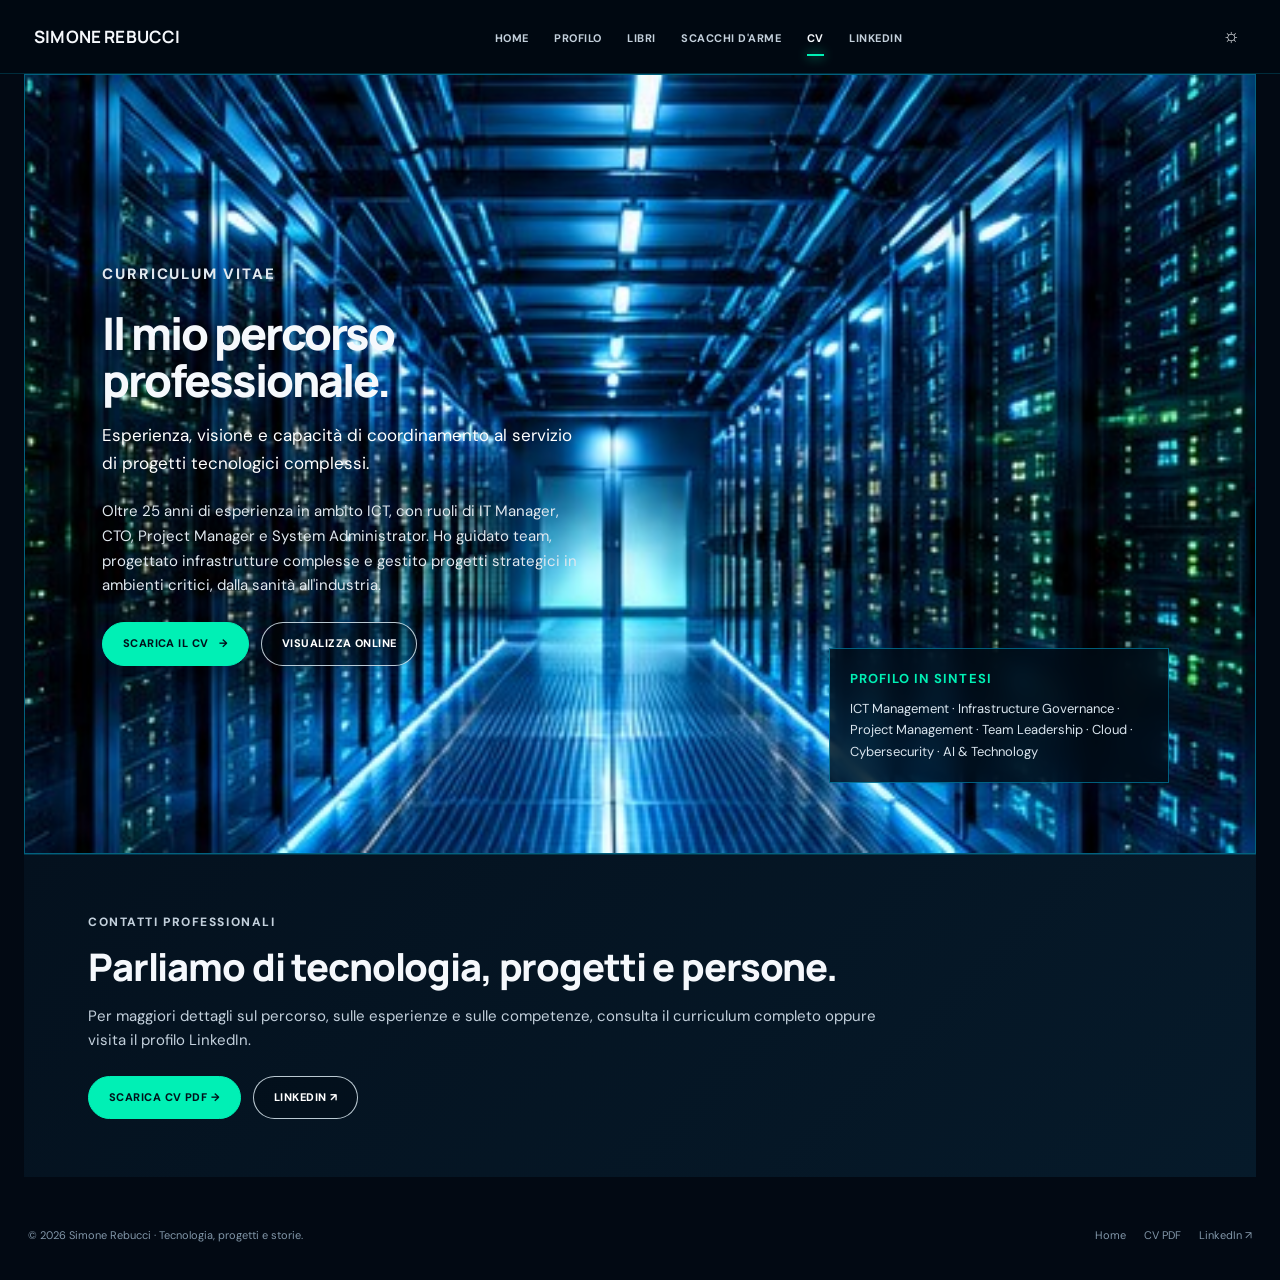
==== cv.html @ 840a4c5c "Cinematica 2 20201017" ====
<!doctype html><html lang="it"><head><meta charset="utf-8"><meta name="viewport" content="width=device-width, initial-scale=1"><meta name="theme-color" content="#020913"><meta name="description" content="Curriculum vitae di Simone Rebucci, ICT Infrastructure Team Leader e Project Manager."><title>Curriculum Vitae | Simone Rebucci</title><link rel="stylesheet" href="assets.css"><script defer src="assets.js"></script></head><body><header class="site-header"><div class="nav-wrap"><a class="brand" href="index.html">SIMONE REBUCCI</a><button class="menu-toggle" aria-label="Apri menu" aria-expanded="false">☰</button><nav class="nav" aria-label="Navigazione principale"><a href="index.html" class="" >HOME</a><a href="profilo-professionale.html" class="" >PROFILO</a><a href="libri.html" class="" >LIBRI</a><a href="scacchi-darme.html" class="" >SCACCHI D'ARME</a><a href="cv.html" class="active" >CV</a><a href="https://www.linkedin.com/in/simonerebucci/" class="" target="_blank" rel="noopener noreferrer">LINKEDIN</a></nav><button class="theme-toggle" aria-label="Cambia tema chiaro/scuro">☼</button></div></header><main class="page-shell"><section class="frame"><div class="hero cv-hero"><div class="hero-copy"><p class="eyebrow">CURRICULUM VITAE</p><h1>Il mio percorso<br>professionale.</h1><p class="lead">Esperienza, visione e capacità di coordinamento al servizio di progetti tecnologici complessi.</p><p>Oltre 25 anni di esperienza in ambito ICT, con ruoli di IT Manager, CTO, Project Manager e System Administrator. Ho guidato team, progettato infrastrutture complesse e gestito progetti strategici in ambienti critici, dalla sanità all'industria.</p><div class="actions"><a class="btn primary" href="CV_Simone_Rebucci.pdf" download>Scarica il CV <span>→</span></a><a class="btn secondary" href="CV_Simone_Rebucci.pdf" target="_blank" rel="noopener noreferrer">Visualizza online</a></div></div><aside class="cv-side-note"><strong>Profilo in sintesi</strong><p>ICT Management · Infrastructure Governance · Project Management · Team Leadership · Cloud · Cybersecurity · AI &amp; Technology</p></aside></div></section><section class="below-section" id="contatti"><p class="eyebrow">CONTATTI PROFESSIONALI</p><h2>Parliamo di tecnologia, progetti e persone.</h2><p>Per maggiori dettagli sul percorso, sulle esperienze e sulle competenze, consulta il curriculum completo oppure visita il profilo LinkedIn.</p><div class="actions"><a class="btn primary" href="CV_Simone_Rebucci.pdf" download>Scarica CV PDF →</a><a class="btn secondary" href="https://www.linkedin.com/in/simonerebucci/" target="_blank" rel="noopener noreferrer">LinkedIn ↗</a></div></section></main><footer class="footer"><span>© <span data-year>2026</span> Simone Rebucci · Tecnologia, progetti e storie.</span><div class="footer-links"><a href="index.html">Home</a><a href="CV_Simone_Rebucci.pdf" target="_blank">CV PDF</a><a href="https://www.linkedin.com/in/simonerebucci/" target="_blank" rel="noopener noreferrer">LinkedIn ↗</a></div></footer></body></html>
---- assets.css ----
@import url('https://fonts.googleapis.com/css2?family=DM+Sans:wght@400;500;600;700&family=Manrope:wght@400;500;600;700;800&display=swap');
:root{--bg:#020913;--panel:#061523;--panel2:#081b2b;--text:#f5f8fc;--muted:#c3d0dc;--subtle:#8297a9;--line:rgba(0,204,255,.43);--line-soft:rgba(0,204,255,.18);--cyan:#08d9ff;--green:#00f0b5;--max:1440px;--nav-h:74px;--shadow:0 20px 60px rgba(0,0,0,.35)}
*{box-sizing:border-box}html{scroll-behavior:smooth;scroll-padding-top:90px}body{margin:0;background:var(--bg);color:var(--text);font-family:'DM Sans',Arial,sans-serif;line-height:1.6;font-size:15px}body.light{--bg:#edf4f8;--panel:#fff;--panel2:#e4f0f5;--text:#071726;--muted:#304659;--subtle:#5d7182;--line:rgba(0,126,167,.42);--line-soft:rgba(0,126,167,.18);--shadow:0 20px 60px rgba(8,35,53,.12)}a{color:inherit;text-decoration:none}button{font:inherit}.site-header{height:var(--nav-h);position:sticky;top:0;z-index:50;background:rgba(1,9,18,.94);backdrop-filter:blur(16px);border-bottom:1px solid var(--line-soft)}body.light .site-header{background:rgba(245,250,253,.94)}.nav-wrap{height:100%;max-width:var(--max);margin:auto;padding:0 34px;display:flex;align-items:center;justify-content:space-between;gap:24px}.brand{font:700 17px/1 'Manrope',sans-serif;letter-spacing:.01em;white-space:nowrap}.nav{display:flex;align-items:center;gap:clamp(14px,2vw,32px)}.nav a{font-size:11px;font-weight:700;letter-spacing:.045em;text-transform:uppercase;color:var(--muted);padding:28px 0 24px;position:relative;white-space:nowrap}.nav a:hover,.nav a.active{color:var(--text)}.nav a.active:after{content:'';position:absolute;bottom:15px;left:0;right:0;height:2px;background:var(--green);box-shadow:0 0 12px var(--green)}.theme-toggle,.menu-toggle{background:none;border:0;color:var(--text);cursor:pointer;font-size:19px;padding:6px}.menu-toggle{display:none}.page-shell{max-width:var(--max);margin:0 auto;padding:0 24px 26px}.frame{border:1px solid var(--line);position:relative;overflow:hidden;min-height:calc(100vh - var(--nav-h) - 48px);background:#03101c;isolation:isolate}.hero{position:relative;display:grid;align-items:center;min-height:calc(100vh - var(--nav-h) - 48px);overflow:hidden;background-size:cover;background-position:center}.hero:before{content:'';position:absolute;inset:0;z-index:-1;background:linear-gradient(90deg,rgba(1,9,18,.97) 0%,rgba(1,12,23,.82) 37%,rgba(1,12,23,.28) 70%,rgba(1,12,23,.05) 100%)}.hero:after{content:'';position:absolute;inset:0;pointer-events:none;background:linear-gradient(0deg,rgba(1,8,16,.6),transparent 22%,transparent 78%,rgba(1,8,16,.12));z-index:-1}.home-hero{background-image:url('images/hero-network.jpg');background-position:center}.home-hero:before{background:linear-gradient(90deg,rgba(1,9,18,.96) 0%,rgba(1,9,18,.75) 35%,rgba(1,9,18,.12) 75%,rgba(1,9,18,.2) 100%)}.hero-copy{position:relative;z-index:2;padding:clamp(34px,6vw,84px);max-width:620px}.eyebrow{font-size:12px;font-weight:800;letter-spacing:.13em;text-transform:uppercase;color:var(--green);margin:0 0 13px}.hero h1{font:800 clamp(38px,4.3vw,64px)/1.05 'Manrope',sans-serif;letter-spacing:-.045em;margin:0 0 18px;max-width:650px}.hero h1 .accent{color:var(--green)}.hero h2{font:700 clamp(24px,2.4vw,36px)/1.18 'Manrope',sans-serif;letter-spacing:-.025em;margin:0 0 18px}.hero p{color:#e0e8ef;max-width:500px;margin:0 0 22px;font-size:15px;line-height:1.65}.hero .lead{font-size:17px;color:#fff}.actions{display:flex;flex-wrap:wrap;gap:12px;margin-top:24px}.btn{display:inline-flex;align-items:center;justify-content:center;gap:10px;border:1px solid rgba(233,248,255,.8);border-radius:999px;padding:12px 20px;font-size:11px;font-weight:800;letter-spacing:.04em;text-transform:uppercase;transition:transform .2s,box-shadow .2s,background .2s;min-height:42px}.btn:hover{transform:translateY(-2px);box-shadow:0 7px 24px rgba(0,240,181,.16)}.btn.primary{background:var(--green);color:#00121b;border-color:var(--green)}.btn.secondary{background:rgba(0,10,20,.4);color:#fff}.social-row{display:flex;flex-wrap:wrap;gap:22px;margin-top:28px}.social-row a{font-size:12px;color:#f3f7fb;display:flex;align-items:center;gap:8px}.social-row a:hover{color:var(--green)}.portrait{position:absolute;z-index:1;right:3%;bottom:0;height:91%;width:min(44%,540px);object-fit:cover;object-position:center 22%;border-radius:46% 46% 0 0 / 25% 25% 0 0;mix-blend-mode:normal;mask-image:linear-gradient(180deg,#000 78%,transparent 100%),linear-gradient(90deg,transparent 0%,#000 17%,#000 100%);mask-composite:intersect;filter:contrast(1.02) saturate(.9);box-shadow:none}.hero-home-bottom{position:absolute;bottom:0;left:0;right:0;height:3px;background:linear-gradient(90deg,var(--green),var(--cyan),transparent 75%)}.feature-strip{display:grid;grid-template-columns:repeat(4,1fr);gap:10px;padding:0 30px 30px;position:absolute;bottom:0;left:0;right:0;z-index:4}.feature{min-height:96px;padding:16px 18px;border:1px solid var(--line);background:rgba(1,13,24,.82);backdrop-filter:blur(10px);border-radius:8px}.feature .icon{font-size:23px;color:var(--cyan);line-height:1;margin-bottom:8px}.feature strong{display:block;font:700 14px/1.3 'Manrope',sans-serif}.feature span{display:block;color:#bcd0dd;font-size:12px;line-height:1.4;margin-top:2px}.profile-hero{background-image:url('images/datacenter.jpg');background-position:center}.profile-hero:before{background:linear-gradient(90deg,rgba(1,9,18,.97) 0%,rgba(1,9,18,.84) 38%,rgba(1,9,18,.22) 72%,rgba(1,9,18,.2) 100%)}.profile-hero .hero-copy{padding-top:60px;padding-bottom:180px}.profile-hero .hero h2{max-width:550px}.profile-hero .hero-copy p{font-size:14px}.book-hero{background-position:center;background-size:cover}.romitorio-hero{background-image:url('images/romitorio-ambientazione.jpg');background-position:center 54%}.romitorio-hero:before{background:linear-gradient(90deg,rgba(1,10,17,.89) 0%,rgba(1,10,17,.67) 36%,rgba(1,10,17,.14) 75%,rgba(1,10,17,.1) 100%)}.orbita-hero{background-image:url('images/ultima-orbita-spazio.jpg');background-position:center}.orbita-hero:before{background:linear-gradient(90deg,rgba(1,9,18,.95) 0%,rgba(1,9,18,.7) 39%,rgba(1,9,18,.06) 78%,rgba(1,9,18,.08) 100%)}.scacchi-hero{background-image:url('images/scacchi-darme-battlefield.jpg');background-position:center}.scacchi-hero:before{background:linear-gradient(90deg,rgba(1,9,18,.93) 0%,rgba(1,9,18,.72) 39%,rgba(1,9,18,.12) 75%,rgba(1,9,18,.1) 100%)}.cv-hero{background-image:url('images/datacenter.jpg');background-position:center}.cv-hero:before{background:linear-gradient(90deg,rgba(1,9,18,.96) 0%,rgba(1,9,18,.79) 42%,rgba(1,9,18,.16) 80%,rgba(1,9,18,.1) 100%)}.book-cover{position:absolute;z-index:3;right:7%;bottom:7%;width:clamp(170px,20vw,290px);max-height:70%;object-fit:contain;filter:drop-shadow(0 20px 22px rgba(0,0,0,.55));transform:perspective(900px) rotateY(-5deg);transition:transform .3s}.book-cover:hover{transform:perspective(900px) rotateY(0deg) translateY(-4px)}.book-hero .hero-copy{padding-bottom:80px;max-width:620px}.book-hero h1{font-size:clamp(34px,3.2vw,48px)}.book-hero p{font-size:14px}.hero-meta{display:flex;gap:18px;flex-wrap:wrap;margin-top:24px;color:#d5e2ed;font-size:12px}.hero-meta span:before{content:'✦';color:var(--green);margin-right:7px}.below-section{padding:58px clamp(24px,5vw,72px);background:linear-gradient(135deg,#04111e,#061a2a);border-top:1px solid var(--line-soft)}.below-section h2{font:800 clamp(25px,3vw,38px)/1.15 'Manrope',sans-serif;margin:0 0 15px;letter-spacing:-.03em}.below-section p{max-width:820px;color:var(--muted)}.card-grid{display:grid;grid-template-columns:repeat(3,1fr);gap:16px;margin-top:28px}.content-card{border:1px solid var(--line-soft);background:rgba(3,16,28,.75);border-radius:8px;padding:22px;transition:border-color .2s,transform .2s}.content-card:hover{border-color:var(--cyan);transform:translateY(-3px)}.content-card h3{font:700 18px/1.25 'Manrope',sans-serif;margin:0 0 8px}.content-card p{font-size:13px;margin:0 0 15px}.text-link{color:var(--green);font-size:12px;font-weight:800;text-transform:uppercase;letter-spacing:.04em}.skills-grid{display:grid;grid-template-columns:repeat(4,1fr);gap:10px;position:absolute;left:32px;right:32px;bottom:28px;z-index:3}.skill-card{border:1px solid var(--line);border-radius:8px;background:rgba(1,12,22,.88);backdrop-filter:blur(9px);padding:15px 18px;min-height:102px}.skill-card .icon{color:var(--cyan);font-size:25px;line-height:1.1;margin-bottom:7px}.skill-card strong{display:block;font:700 13px/1.3 'Manrope',sans-serif}.skill-card span{display:block;color:#b6c8d5;font-size:11px;line-height:1.4}.profile-hero .hero-copy{max-width:610px}.profile-hero .hero h1{font-size:clamp(32px,3vw,46px)}.profile-hero .hero p{max-width:500px}.cv-hero .hero-copy{max-width:640px}.cv-hero h1{font-size:clamp(35px,3.5vw,52px)}.cv-hero .hero p{max-width:530px}.cv-side-note{position:absolute;right:7%;bottom:9%;width:29%;max-width:340px;padding:20px;border:1px solid var(--line);background:rgba(1,12,22,.78);backdrop-filter:blur(12px)}.cv-side-note strong{display:block;color:var(--green);font-size:13px;text-transform:uppercase;letter-spacing:.08em;margin-bottom:8px}.cv-side-note p{font-size:13px;margin:0;color:#d9e5ee}.book-list-hero{background-image:linear-gradient(110deg,rgba(1,9,18,.97),rgba(1,9,18,.55)),url('images/ultima-orbita-spazio.jpg');background-size:cover;background-position:center}.book-list-hero .hero-copy{max-width:760px}.book-list-cards{display:grid;grid-template-columns:1fr 1fr;gap:20px}.book-list-card{display:grid;grid-template-columns:170px 1fr;gap:22px;align-items:center;border:1px solid var(--line);padding:22px;background:rgba(2,14,24,.8);border-radius:8px}.book-list-card img{width:100%;max-height:245px;object-fit:contain;filter:drop-shadow(0 10px 16px #0008)}.book-list-card h3{font:800 24px/1.2 'Manrope',sans-serif;margin:0 0 8px}.book-list-card p{font-size:13px;margin:0 0 15px}.footer{max-width:var(--max);margin:0 auto;padding:24px 28px 35px;display:flex;justify-content:space-between;gap:15px;flex-wrap:wrap;color:var(--subtle);font-size:11px}.footer a:hover{color:var(--green)}.footer-links{display:flex;gap:18px;flex-wrap:wrap}.mobile-only{display:none}
@media(max-width:1050px){.nav-wrap{padding:0 22px}.nav{gap:15px}.nav a{font-size:10px}.hero-copy{padding:42px}.portrait{right:0;width:48%;height:82%}.feature-strip{grid-template-columns:repeat(2,1fr);position:relative;padding:0 22px 22px}.profile-hero .hero-copy{padding-bottom:60px}.skills-grid{grid-template-columns:repeat(2,1fr);position:relative;left:auto;right:auto;bottom:auto;padding:0 22px 22px}.profile-hero{display:block}.profile-hero .hero{min-height:590px}.profile-hero .hero-copy{padding-bottom:50px}.book-cover{right:4%;width:clamp(150px,22vw,230px)}.cv-side-note{right:4%;width:31%}}
@media(max-width:720px){:root{--nav-h:66px}.page-shell{padding:0 12px 14px}.nav-wrap{padding:0 16px}.brand{font-size:14px}.menu-toggle{display:block}.nav{display:none;position:absolute;top:65px;left:0;right:0;padding:12px 20px 20px;background:rgba(1,9,18,.98);border-bottom:1px solid var(--line);flex-direction:column;align-items:stretch;gap:0}.nav.open{display:flex}.nav a{padding:12px 0;font-size:12px}.nav a.active:after{bottom:5px;right:auto;width:36px}.theme-toggle{margin-left:auto}.frame{min-height:0}.hero{min-height:670px;align-items:start}.hero-copy{padding:38px 25px 250px;max-width:100%}.hero h1{font-size:42px}.hero h2{font-size:29px}.hero p{font-size:14px}.home-hero{background-position:60% center}.home-hero:before{background:linear-gradient(180deg,rgba(1,9,18,.93) 0%,rgba(1,9,18,.76) 43%,rgba(1,9,18,.2) 100%)}.portrait{height:43%;width:62%;right:-1%;bottom:0;object-position:center 22%;mask-image:linear-gradient(180deg,transparent 0%,#000 20%,#000 90%,transparent 100%);opacity:.94}.social-row{gap:14px;margin-top:20px}.social-row a{font-size:11px}.feature-strip{grid-template-columns:1fr 1fr;padding:0 12px 12px;gap:7px;margin-top:-4px}.feature{min-height:85px;padding:12px}.feature strong{font-size:12px}.feature span{font-size:10px}.profile-hero .hero{min-height:520px}.profile-hero .hero-copy{padding:38px 24px 30px}.profile-hero .hero:before{background:linear-gradient(180deg,rgba(1,9,18,.96) 0%,rgba(1,9,18,.78) 52%,rgba(1,9,18,.25) 100%)}.skills-grid{grid-template-columns:1fr 1fr;padding:0 12px 12px;gap:7px}.skill-card{padding:12px;min-height:90px}.skill-card strong{font-size:12px}.skill-card span{font-size:10px}.book-hero .hero{min-height:690px}.book-hero .hero-copy{padding:36px 24px 275px}.book-hero:before{background:linear-gradient(180deg,rgba(1,9,18,.94) 0%,rgba(1,9,18,.72) 50%,rgba(1,9,18,.2) 100%)}.book-cover{width:150px;max-height:250px;right:22px;bottom:18px}.orbita-hero .book-cover,.romitorio-hero .book-cover{width:145px}.book-hero h1{font-size:37px}.hero-meta{gap:9px}.cv-hero .hero{min-height:630px}.cv-hero .hero-copy{padding:38px 24px 210px}.cv-side-note{left:24px;right:24px;bottom:20px;width:auto;max-width:none}.below-section{padding:36px 22px}.card-grid{grid-template-columns:1fr}.book-list-hero .hero{min-height:480px}.book-list-hero .hero-copy{padding-bottom:40px}.book-list-cards{grid-template-columns:1fr}.book-list-card{grid-template-columns:105px 1fr;padding:14px;gap:15px}.book-list-card h3{font-size:20px}.book-list-card img{max-height:170px}.footer{padding:22px 18px}.mobile-only{display:inline}.desktop-only{display:none}}
@media(prefers-reduced-motion:reduce){html{scroll-behavior:auto}*,*:before,*:after{transition:none!important}}
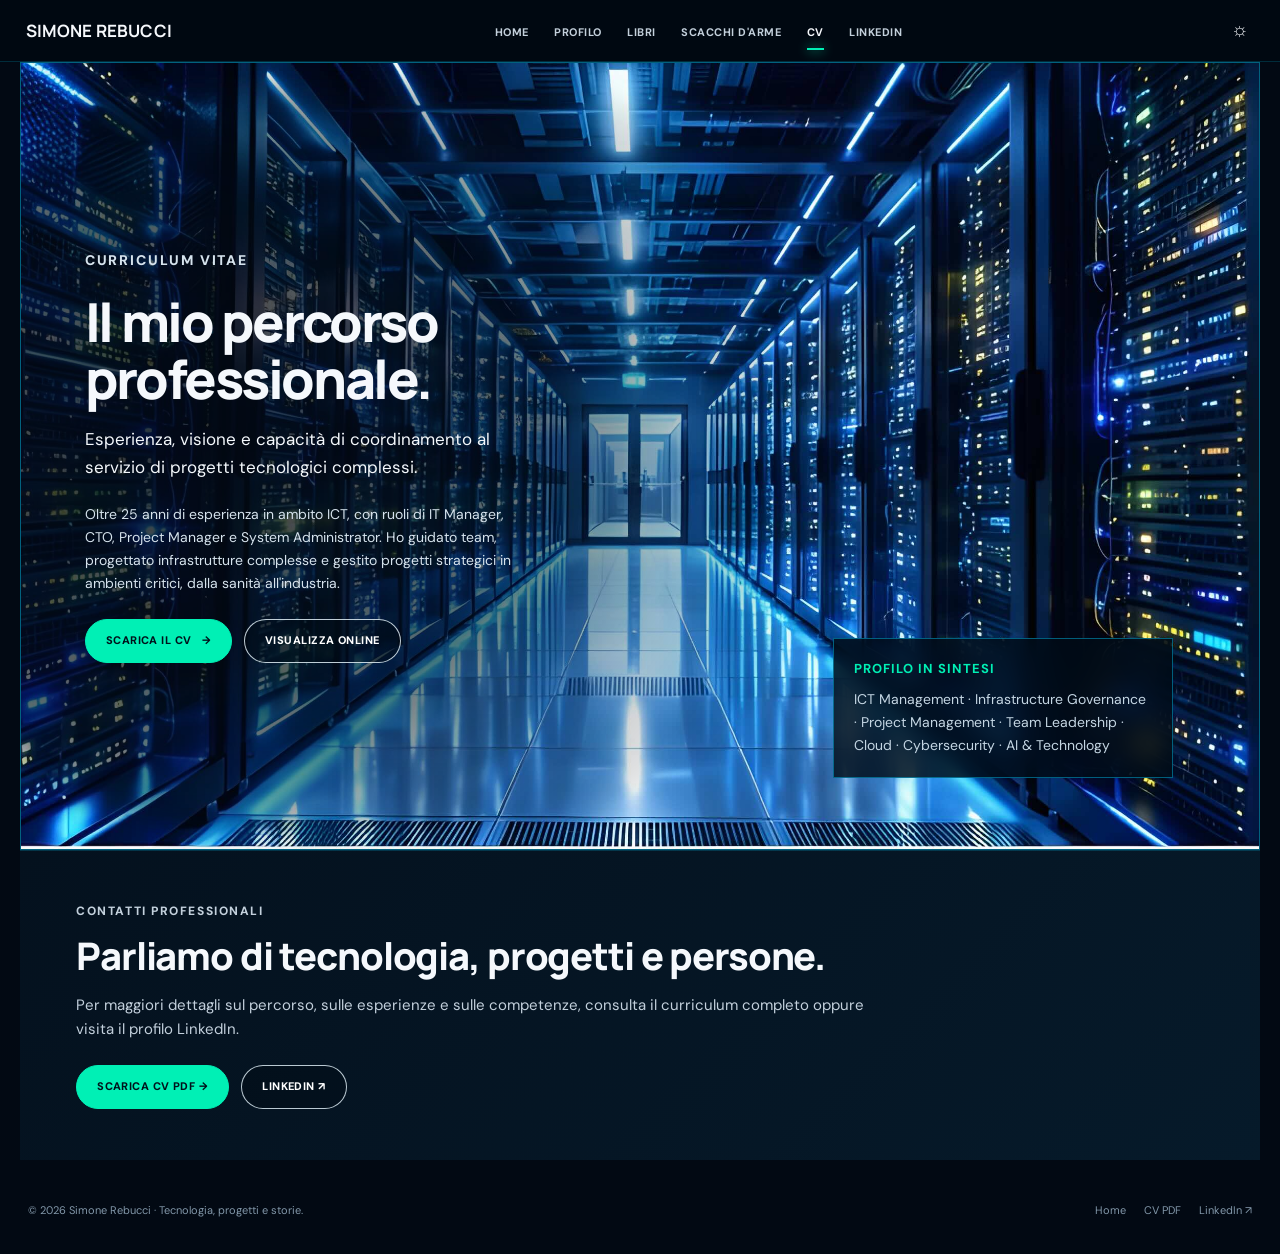
==== commit eb7d6ab2: "Reformat" ====
--- a/cv.html
+++ b/cv.html
@@ -1 +1,65 @@
-<!doctype html><html lang="it"><head><meta charset="utf-8"><meta name="viewport" content="width=device-width, initial-scale=1"><meta name="theme-color" content="#020913"><meta name="description" content="Curriculum vitae di Simone Rebucci, ICT Infrastructure Team Leader e Project Manager."><title>Curriculum Vitae | Simone Rebucci</title><link rel="stylesheet" href="assets.css"><script defer src="assets.js"></script></head><body><header class="site-header"><div class="nav-wrap"><a class="brand" href="index.html">SIMONE REBUCCI</a><button class="menu-toggle" aria-label="Apri menu" aria-expanded="false">☰</button><nav class="nav" aria-label="Navigazione principale"><a href="index.html" class="" >HOME</a><a href="profilo-professionale.html" class="" >PROFILO</a><a href="libri.html" class="" >LIBRI</a><a href="scacchi-darme.html" class="" >SCACCHI D'ARME</a><a href="cv.html" class="active" >CV</a><a href="https://www.linkedin.com/in/simonerebucci/" class="" target="_blank" rel="noopener noreferrer">LINKEDIN</a></nav><button class="theme-toggle" aria-label="Cambia tema chiaro/scuro">☼</button></div></header><main class="page-shell"><section class="frame"><div class="hero cv-hero"><div class="hero-copy"><p class="eyebrow">CURRICULUM VITAE</p><h1>Il mio percorso<br>professionale.</h1><p class="lead">Esperienza, visione e capacità di coordinamento al servizio di progetti tecnologici complessi.</p><p>Oltre 25 anni di esperienza in ambito ICT, con ruoli di IT Manager, CTO, Project Manager e System Administrator. Ho guidato team, progettato infrastrutture complesse e gestito progetti strategici in ambienti critici, dalla sanità all'industria.</p><div class="actions"><a class="btn primary" href="CV_Simone_Rebucci.pdf" download>Scarica il CV <span>→</span></a><a class="btn secondary" href="CV_Simone_Rebucci.pdf" target="_blank" rel="noopener noreferrer">Visualizza online</a></div></div><aside class="cv-side-note"><strong>Profilo in sintesi</strong><p>ICT Management · Infrastructure Governance · Project Management · Team Leadership · Cloud · Cybersecurity · AI &amp; Technology</p></aside></div></section><section class="below-section" id="contatti"><p class="eyebrow">CONTATTI PROFESSIONALI</p><h2>Parliamo di tecnologia, progetti e persone.</h2><p>Per maggiori dettagli sul percorso, sulle esperienze e sulle competenze, consulta il curriculum completo oppure visita il profilo LinkedIn.</p><div class="actions"><a class="btn primary" href="CV_Simone_Rebucci.pdf" download>Scarica CV PDF →</a><a class="btn secondary" href="https://www.linkedin.com/in/simonerebucci/" target="_blank" rel="noopener noreferrer">LinkedIn ↗</a></div></section></main><footer class="footer"><span>© <span data-year>2026</span> Simone Rebucci · Tecnologia, progetti e storie.</span><div class="footer-links"><a href="index.html">Home</a><a href="CV_Simone_Rebucci.pdf" target="_blank">CV PDF</a><a href="https://www.linkedin.com/in/simonerebucci/" target="_blank" rel="noopener noreferrer">LinkedIn ↗</a></div></footer></body></html>+<!doctype html>
+<html lang="it">
+
+<head>
+    <meta charset="utf-8">
+    <meta name="viewport" content="width=device-width, initial-scale=1">
+    <meta name="theme-color" content="#020913">
+    <meta name="description"
+        content="Curriculum vitae di Simone Rebucci, ICT Infrastructure Team Leader e Project Manager.">
+    <title>Curriculum Vitae | Simone Rebucci</title>
+    <link rel="stylesheet" href="assets.css">
+    <script defer src="assets.js"></script>
+</head>
+
+<body>
+    <header class="site-header">
+        <div class="nav-wrap"><a class="brand" href="index.html">SIMONE REBUCCI</a><button class="menu-toggle"
+                aria-label="Apri menu" aria-expanded="false">☰</button>
+            <nav class="nav" aria-label="Navigazione principale"><a href="index.html" class="">HOME</a><a
+                    href="profilo-professionale.html" class="">PROFILO</a><a href="libri.html" class="">LIBRI</a><a
+                    href="scacchi-darme.html" class="">SCACCHI D'ARME</a><a href="cv.html" class="active">CV</a><a
+                    href="https://www.linkedin.com/in/simonerebucci/" class="" target="_blank"
+                    rel="noopener noreferrer">LINKEDIN</a></nav><button class="theme-toggle"
+                aria-label="Cambia tema chiaro/scuro">☼</button>
+        </div>
+    </header>
+    <main class="page-shell">
+        <section class="frame">
+            <div class="hero cv-hero">
+                <div class="hero-copy">
+                    <p class="eyebrow">CURRICULUM VITAE</p>
+                    <h1>Il mio percorso<br>professionale.</h1>
+                    <p class="lead">Esperienza, visione e capacità di coordinamento al servizio di progetti tecnologici
+                        complessi.</p>
+                    <p>Oltre 25 anni di esperienza in ambito ICT, con ruoli di IT Manager, CTO, Project Manager e System
+                        Administrator. Ho guidato team, progettato infrastrutture complesse e gestito progetti
+                        strategici in ambienti critici, dalla sanità all'industria.</p>
+                    <div class="actions"><a class="btn primary" href="CV_Simone_Rebucci.pdf" download>Scarica il CV
+                            <span>→</span></a><a class="btn secondary" href="CV_Simone_Rebucci.pdf" target="_blank"
+                            rel="noopener noreferrer">Visualizza online</a></div>
+                </div>
+                <aside class="cv-side-note"><strong>Profilo in sintesi</strong>
+                    <p>ICT Management · Infrastructure Governance · Project Management · Team Leadership · Cloud ·
+                        Cybersecurity · AI &amp; Technology</p>
+                </aside>
+            </div>
+        </section>
+        <section class="below-section" id="contatti">
+            <p class="eyebrow">CONTATTI PROFESSIONALI</p>
+            <h2>Parliamo di tecnologia, progetti e persone.</h2>
+            <p>Per maggiori dettagli sul percorso, sulle esperienze e sulle competenze, consulta il curriculum completo
+                oppure visita il profilo LinkedIn.</p>
+            <div class="actions"><a class="btn primary" href="CV_Simone_Rebucci.pdf" download>Scarica CV PDF →</a><a
+                    class="btn secondary" href="https://www.linkedin.com/in/simonerebucci/" target="_blank"
+                    rel="noopener noreferrer">LinkedIn ↗</a></div>
+        </section>
+    </main>
+    <footer class="footer"><span>© <span data-year>2026</span> Simone Rebucci · Tecnologia, progetti e storie.</span>
+        <div class="footer-links"><a href="index.html">Home</a><a href="CV_Simone_Rebucci.pdf" target="_blank">CV
+                PDF</a><a href="https://www.linkedin.com/in/simonerebucci/" target="_blank"
+                rel="noopener noreferrer">LinkedIn ↗</a></div>
+    </footer>
+</body>
+
+</html>
--- a/assets.css
+++ b/assets.css
@@ -1,6 +1,225 @@
 @import url('https://fonts.googleapis.com/css2?family=DM+Sans:wght@400;500;600;700&family=Manrope:wght@400;500;600;700;800&display=swap');
 :root{--bg:#020913;--panel:#061523;--panel2:#081b2b;--text:#f5f8fc;--muted:#c3d0dc;--subtle:#8297a9;--line:rgba(0,204,255,.43);--line-soft:rgba(0,204,255,.18);--cyan:#08d9ff;--green:#00f0b5;--max:1440px;--nav-h:74px;--shadow:0 20px 60px rgba(0,0,0,.35)}
-*{box-sizing:border-box}html{scroll-behavior:smooth;scroll-padding-top:90px}body{margin:0;background:var(--bg);color:var(--text);font-family:'DM Sans',Arial,sans-serif;line-height:1.6;font-size:15px}body.light{--bg:#edf4f8;--panel:#fff;--panel2:#e4f0f5;--text:#071726;--muted:#304659;--subtle:#5d7182;--line:rgba(0,126,167,.42);--line-soft:rgba(0,126,167,.18);--shadow:0 20px 60px rgba(8,35,53,.12)}a{color:inherit;text-decoration:none}button{font:inherit}.site-header{height:var(--nav-h);position:sticky;top:0;z-index:50;background:rgba(1,9,18,.94);backdrop-filter:blur(16px);border-bottom:1px solid var(--line-soft)}body.light .site-header{background:rgba(245,250,253,.94)}.nav-wrap{height:100%;max-width:var(--max);margin:auto;padding:0 34px;display:flex;align-items:center;justify-content:space-between;gap:24px}.brand{font:700 17px/1 'Manrope',sans-serif;letter-spacing:.01em;white-space:nowrap}.nav{display:flex;align-items:center;gap:clamp(14px,2vw,32px)}.nav a{font-size:11px;font-weight:700;letter-spacing:.045em;text-transform:uppercase;color:var(--muted);padding:28px 0 24px;position:relative;white-space:nowrap}.nav a:hover,.nav a.active{color:var(--text)}.nav a.active:after{content:'';position:absolute;bottom:15px;left:0;right:0;height:2px;background:var(--green);box-shadow:0 0 12px var(--green)}.theme-toggle,.menu-toggle{background:none;border:0;color:var(--text);cursor:pointer;font-size:19px;padding:6px}.menu-toggle{display:none}.page-shell{max-width:var(--max);margin:0 auto;padding:0 24px 26px}.frame{border:1px solid var(--line);position:relative;overflow:hidden;min-height:calc(100vh - var(--nav-h) - 48px);background:#03101c;isolation:isolate}.hero{position:relative;display:grid;align-items:center;min-height:calc(100vh - var(--nav-h) - 48px);overflow:hidden;background-size:cover;background-position:center}.hero:before{content:'';position:absolute;inset:0;z-index:-1;background:linear-gradient(90deg,rgba(1,9,18,.97) 0%,rgba(1,12,23,.82) 37%,rgba(1,12,23,.28) 70%,rgba(1,12,23,.05) 100%)}.hero:after{content:'';position:absolute;inset:0;pointer-events:none;background:linear-gradient(0deg,rgba(1,8,16,.6),transparent 22%,transparent 78%,rgba(1,8,16,.12));z-index:-1}.home-hero{background-image:url('images/hero-network.jpg');background-position:center}.home-hero:before{background:linear-gradient(90deg,rgba(1,9,18,.96) 0%,rgba(1,9,18,.75) 35%,rgba(1,9,18,.12) 75%,rgba(1,9,18,.2) 100%)}.hero-copy{position:relative;z-index:2;padding:clamp(34px,6vw,84px);max-width:620px}.eyebrow{font-size:12px;font-weight:800;letter-spacing:.13em;text-transform:uppercase;color:var(--green);margin:0 0 13px}.hero h1{font:800 clamp(38px,4.3vw,64px)/1.05 'Manrope',sans-serif;letter-spacing:-.045em;margin:0 0 18px;max-width:650px}.hero h1 .accent{color:var(--green)}.hero h2{font:700 clamp(24px,2.4vw,36px)/1.18 'Manrope',sans-serif;letter-spacing:-.025em;margin:0 0 18px}.hero p{color:#e0e8ef;max-width:500px;margin:0 0 22px;font-size:15px;line-height:1.65}.hero .lead{font-size:17px;color:#fff}.actions{display:flex;flex-wrap:wrap;gap:12px;margin-top:24px}.btn{display:inline-flex;align-items:center;justify-content:center;gap:10px;border:1px solid rgba(233,248,255,.8);border-radius:999px;padding:12px 20px;font-size:11px;font-weight:800;letter-spacing:.04em;text-transform:uppercase;transition:transform .2s,box-shadow .2s,background .2s;min-height:42px}.btn:hover{transform:translateY(-2px);box-shadow:0 7px 24px rgba(0,240,181,.16)}.btn.primary{background:var(--green);color:#00121b;border-color:var(--green)}.btn.secondary{background:rgba(0,10,20,.4);color:#fff}.social-row{display:flex;flex-wrap:wrap;gap:22px;margin-top:28px}.social-row a{font-size:12px;color:#f3f7fb;display:flex;align-items:center;gap:8px}.social-row a:hover{color:var(--green)}.portrait{position:absolute;z-index:1;right:3%;bottom:0;height:91%;width:min(44%,540px);object-fit:cover;object-position:center 22%;border-radius:46% 46% 0 0 / 25% 25% 0 0;mix-blend-mode:normal;mask-image:linear-gradient(180deg,#000 78%,transparent 100%),linear-gradient(90deg,transparent 0%,#000 17%,#000 100%);mask-composite:intersect;filter:contrast(1.02) saturate(.9);box-shadow:none}.hero-home-bottom{position:absolute;bottom:0;left:0;right:0;height:3px;background:linear-gradient(90deg,var(--green),var(--cyan),transparent 75%)}.feature-strip{display:grid;grid-template-columns:repeat(4,1fr);gap:10px;padding:0 30px 30px;position:absolute;bottom:0;left:0;right:0;z-index:4}.feature{min-height:96px;padding:16px 18px;border:1px solid var(--line);background:rgba(1,13,24,.82);backdrop-filter:blur(10px);border-radius:8px}.feature .icon{font-size:23px;color:var(--cyan);line-height:1;margin-bottom:8px}.feature strong{display:block;font:700 14px/1.3 'Manrope',sans-serif}.feature span{display:block;color:#bcd0dd;font-size:12px;line-height:1.4;margin-top:2px}.profile-hero{background-image:url('images/datacenter.jpg');background-position:center}.profile-hero:before{background:linear-gradient(90deg,rgba(1,9,18,.97) 0%,rgba(1,9,18,.84) 38%,rgba(1,9,18,.22) 72%,rgba(1,9,18,.2) 100%)}.profile-hero .hero-copy{padding-top:60px;padding-bottom:180px}.profile-hero .hero h2{max-width:550px}.profile-hero .hero-copy p{font-size:14px}.book-hero{background-position:center;background-size:cover}.romitorio-hero{background-image:url('images/romitorio-ambientazione.jpg');background-position:center 54%}.romitorio-hero:before{background:linear-gradient(90deg,rgba(1,10,17,.89) 0%,rgba(1,10,17,.67) 36%,rgba(1,10,17,.14) 75%,rgba(1,10,17,.1) 100%)}.orbita-hero{background-image:url('images/ultima-orbita-spazio.jpg');background-position:center}.orbita-hero:before{background:linear-gradient(90deg,rgba(1,9,18,.95) 0%,rgba(1,9,18,.7) 39%,rgba(1,9,18,.06) 78%,rgba(1,9,18,.08) 100%)}.scacchi-hero{background-image:url('images/scacchi-darme-battlefield.jpg');background-position:center}.scacchi-hero:before{background:linear-gradient(90deg,rgba(1,9,18,.93) 0%,rgba(1,9,18,.72) 39%,rgba(1,9,18,.12) 75%,rgba(1,9,18,.1) 100%)}.cv-hero{background-image:url('images/datacenter.jpg');background-position:center}.cv-hero:before{background:linear-gradient(90deg,rgba(1,9,18,.96) 0%,rgba(1,9,18,.79) 42%,rgba(1,9,18,.16) 80%,rgba(1,9,18,.1) 100%)}.book-cover{position:absolute;z-index:3;right:7%;bottom:7%;width:clamp(170px,20vw,290px);max-height:70%;object-fit:contain;filter:drop-shadow(0 20px 22px rgba(0,0,0,.55));transform:perspective(900px) rotateY(-5deg);transition:transform .3s}.book-cover:hover{transform:perspective(900px) rotateY(0deg) translateY(-4px)}.book-hero .hero-copy{padding-bottom:80px;max-width:620px}.book-hero h1{font-size:clamp(34px,3.2vw,48px)}.book-hero p{font-size:14px}.hero-meta{display:flex;gap:18px;flex-wrap:wrap;margin-top:24px;color:#d5e2ed;font-size:12px}.hero-meta span:before{content:'✦';color:var(--green);margin-right:7px}.below-section{padding:58px clamp(24px,5vw,72px);background:linear-gradient(135deg,#04111e,#061a2a);border-top:1px solid var(--line-soft)}.below-section h2{font:800 clamp(25px,3vw,38px)/1.15 'Manrope',sans-serif;margin:0 0 15px;letter-spacing:-.03em}.below-section p{max-width:820px;color:var(--muted)}.card-grid{display:grid;grid-template-columns:repeat(3,1fr);gap:16px;margin-top:28px}.content-card{border:1px solid var(--line-soft);background:rgba(3,16,28,.75);border-radius:8px;padding:22px;transition:border-color .2s,transform .2s}.content-card:hover{border-color:var(--cyan);transform:translateY(-3px)}.content-card h3{font:700 18px/1.25 'Manrope',sans-serif;margin:0 0 8px}.content-card p{font-size:13px;margin:0 0 15px}.text-link{color:var(--green);font-size:12px;font-weight:800;text-transform:uppercase;letter-spacing:.04em}.skills-grid{display:grid;grid-template-columns:repeat(4,1fr);gap:10px;position:absolute;left:32px;right:32px;bottom:28px;z-index:3}.skill-card{border:1px solid var(--line);border-radius:8px;background:rgba(1,12,22,.88);backdrop-filter:blur(9px);padding:15px 18px;min-height:102px}.skill-card .icon{color:var(--cyan);font-size:25px;line-height:1.1;margin-bottom:7px}.skill-card strong{display:block;font:700 13px/1.3 'Manrope',sans-serif}.skill-card span{display:block;color:#b6c8d5;font-size:11px;line-height:1.4}.profile-hero .hero-copy{max-width:610px}.profile-hero .hero h1{font-size:clamp(32px,3vw,46px)}.profile-hero .hero p{max-width:500px}.cv-hero .hero-copy{max-width:640px}.cv-hero h1{font-size:clamp(35px,3.5vw,52px)}.cv-hero .hero p{max-width:530px}.cv-side-note{position:absolute;right:7%;bottom:9%;width:29%;max-width:340px;padding:20px;border:1px solid var(--line);background:rgba(1,12,22,.78);backdrop-filter:blur(12px)}.cv-side-note strong{display:block;color:var(--green);font-size:13px;text-transform:uppercase;letter-spacing:.08em;margin-bottom:8px}.cv-side-note p{font-size:13px;margin:0;color:#d9e5ee}.book-list-hero{background-image:linear-gradient(110deg,rgba(1,9,18,.97),rgba(1,9,18,.55)),url('images/ultima-orbita-spazio.jpg');background-size:cover;background-position:center}.book-list-hero .hero-copy{max-width:760px}.book-list-cards{display:grid;grid-template-columns:1fr 1fr;gap:20px}.book-list-card{display:grid;grid-template-columns:170px 1fr;gap:22px;align-items:center;border:1px solid var(--line);padding:22px;background:rgba(2,14,24,.8);border-radius:8px}.book-list-card img{width:100%;max-height:245px;object-fit:contain;filter:drop-shadow(0 10px 16px #0008)}.book-list-card h3{font:800 24px/1.2 'Manrope',sans-serif;margin:0 0 8px}.book-list-card p{font-size:13px;margin:0 0 15px}.footer{max-width:var(--max);margin:0 auto;padding:24px 28px 35px;display:flex;justify-content:space-between;gap:15px;flex-wrap:wrap;color:var(--subtle);font-size:11px}.footer a:hover{color:var(--green)}.footer-links{display:flex;gap:18px;flex-wrap:wrap}.mobile-only{display:none}
-@media(max-width:1050px){.nav-wrap{padding:0 22px}.nav{gap:15px}.nav a{font-size:10px}.hero-copy{padding:42px}.portrait{right:0;width:48%;height:82%}.feature-strip{grid-template-columns:repeat(2,1fr);position:relative;padding:0 22px 22px}.profile-hero .hero-copy{padding-bottom:60px}.skills-grid{grid-template-columns:repeat(2,1fr);position:relative;left:auto;right:auto;bottom:auto;padding:0 22px 22px}.profile-hero{display:block}.profile-hero .hero{min-height:590px}.profile-hero .hero-copy{padding-bottom:50px}.book-cover{right:4%;width:clamp(150px,22vw,230px)}.cv-side-note{right:4%;width:31%}}
-@media(max-width:720px){:root{--nav-h:66px}.page-shell{padding:0 12px 14px}.nav-wrap{padding:0 16px}.brand{font-size:14px}.menu-toggle{display:block}.nav{display:none;position:absolute;top:65px;left:0;right:0;padding:12px 20px 20px;background:rgba(1,9,18,.98);border-bottom:1px solid var(--line);flex-direction:column;align-items:stretch;gap:0}.nav.open{display:flex}.nav a{padding:12px 0;font-size:12px}.nav a.active:after{bottom:5px;right:auto;width:36px}.theme-toggle{margin-left:auto}.frame{min-height:0}.hero{min-height:670px;align-items:start}.hero-copy{padding:38px 25px 250px;max-width:100%}.hero h1{font-size:42px}.hero h2{font-size:29px}.hero p{font-size:14px}.home-hero{background-position:60% center}.home-hero:before{background:linear-gradient(180deg,rgba(1,9,18,.93) 0%,rgba(1,9,18,.76) 43%,rgba(1,9,18,.2) 100%)}.portrait{height:43%;width:62%;right:-1%;bottom:0;object-position:center 22%;mask-image:linear-gradient(180deg,transparent 0%,#000 20%,#000 90%,transparent 100%);opacity:.94}.social-row{gap:14px;margin-top:20px}.social-row a{font-size:11px}.feature-strip{grid-template-columns:1fr 1fr;padding:0 12px 12px;gap:7px;margin-top:-4px}.feature{min-height:85px;padding:12px}.feature strong{font-size:12px}.feature span{font-size:10px}.profile-hero .hero{min-height:520px}.profile-hero .hero-copy{padding:38px 24px 30px}.profile-hero .hero:before{background:linear-gradient(180deg,rgba(1,9,18,.96) 0%,rgba(1,9,18,.78) 52%,rgba(1,9,18,.25) 100%)}.skills-grid{grid-template-columns:1fr 1fr;padding:0 12px 12px;gap:7px}.skill-card{padding:12px;min-height:90px}.skill-card strong{font-size:12px}.skill-card span{font-size:10px}.book-hero .hero{min-height:690px}.book-hero .hero-copy{padding:36px 24px 275px}.book-hero:before{background:linear-gradient(180deg,rgba(1,9,18,.94) 0%,rgba(1,9,18,.72) 50%,rgba(1,9,18,.2) 100%)}.book-cover{width:150px;max-height:250px;right:22px;bottom:18px}.orbita-hero .book-cover,.romitorio-hero .book-cover{width:145px}.book-hero h1{font-size:37px}.hero-meta{gap:9px}.cv-hero .hero{min-height:630px}.cv-hero .hero-copy{padding:38px 24px 210px}.cv-side-note{left:24px;right:24px;bottom:20px;width:auto;max-width:none}.below-section{padding:36px 22px}.card-grid{grid-template-columns:1fr}.book-list-hero .hero{min-height:480px}.book-list-hero .hero-copy{padding-bottom:40px}.book-list-cards{grid-template-columns:1fr}.book-list-card{grid-template-columns:105px 1fr;padding:14px;gap:15px}.book-list-card h3{font-size:20px}.book-list-card img{max-height:170px}.footer{padding:22px 18px}.mobile-only{display:inline}.desktop-only{display:none}}
+*{box-sizing:border-box}html{scroll-behavior:smooth;scroll-padding-top:90px}body{margin:0;background:var(--bg);color:var(--text);font-family:'DM Sans',Arial,sans-serif;line-height:1.6;font-size:15px}body.light{--bg:#edf4f8;--panel:#fff;--panel2:#e4f0f5;--text:#071726;--muted:#304659;--subtle:#5d7182;--line:rgba(0,126,167,.42);--line-soft:rgba(0,126,167,.18);--shadow:0 20px 60px rgba(8,35,53,.12)}a{color:inherit;text-decoration:none}button{font:inherit}.site-header{height:var(--nav-h);position:sticky;top:0;z-index:50;background:rgba(1,9,18,.94);backdrop-filter:blur(16px);border-bottom:1px solid var(--line-soft)}body.light .site-header{background:rgba(245,250,253,.94)}.nav-wrap{height:100%;max-width:var(--max);margin:auto;padding:0 34px;display:flex;align-items:center;justify-content:space-between;gap:24px}.brand{font:700 17px/1 'Manrope',sans-serif;letter-spacing:.01em;white-space:nowrap}.nav{display:flex;align-items:center;gap:clamp(14px,2vw,32px)}.nav a{font-size:11px;font-weight:700;letter-spacing:.045em;text-transform:uppercase;color:var(--muted);padding:28px 0 24px;position:relative;white-space:nowrap}.nav a:hover,.nav a.active{color:var(--text)}.nav a.active:after{content:'';position:absolute;bottom:15px;left:0;right:0;height:2px;background:var(--green);box-shadow:0 0 12px var(--green)}.theme-toggle,.menu-toggle{background:none;border:0;color:var(--text);cursor:pointer;font-size:19px;padding:6px}.menu-toggle{display:none}.page-shell{max-width:var(--max);margin:0 auto;padding:0 24px 26px}.frame{border:1px solid var(--line);position:relative;overflow:hidden;min-height:calc(100vh - var(--nav-h) - 48px);background:#03101c;isolation:isolate}.hero{position:relative;display:grid;align-items:center;min-height:calc(100vh - var(--nav-h) - 48px);overflow:hidden;background-size:cover;background-position:center}.hero:before{content:'';position:absolute;inset:0;z-index:-1;background:linear-gradient(90deg,rgba(1,9,18,.97) 0%,rgba(1,12,23,.82) 37%,rgba(1,12,23,.28) 70%,rgba(1,12,23,.05) 100%)}.hero:after{content:'';position:absolute;inset:0;pointer-events:none;background:linear-gradient(0deg,rgba(1,8,16,.6),transparent 22%,transparent 78%,rgba(1,8,16,.12));z-index:-1}.home-hero{background-image:url('images/hero-network.jpg');background-position:center}.home-hero:before{background:linear-gradient(90deg,rgba(1,9,18,.96) 0%,rgba(1,9,18,.75) 35%,rgba(1,9,18,.12) 75%,rgba(1,9,18,.2) 100%)}.hero-copy{position:relative;z-index:2;padding:clamp(34px,6vw,84px);max-width:620px}.eyebrow{font-size:12px;font-weight:800;letter-spacing:.13em;text-transform:uppercase;color:var(--green);margin:0 0 13px}.hero h1{font:800 clamp(38px,4.3vw,64px)/1.05 'Manrope',sans-serif;letter-spacing:-.045em;margin:0 0 18px;max-width:650px}.hero h1 .accent{color:var(--green)}.hero h2{font:700 clamp(24px,2.4vw,36px)/1.18 'Manrope',sans-serif;letter-spacing:-.025em;margin:0 0 18px}.hero p{color:#e0e8ef;max-width:500px;margin:0 0 22px;font-size:15px;line-height:1.65}.hero .lead{font-size:17px;color:#fff}.actions{display:flex;flex-wrap:wrap;gap:12px;margin-top:24px}.btn{display:inline-flex;align-items:center;justify-content:center;gap:10px;border:1px solid rgba(233,248,255,.8);border-radius:999px;padding:12px 20px;font-size:11px;font-weight:800;letter-spacing:.04em;text-transform:uppercase;transition:transform .2s,box-shadow .2s,background .2s;min-height:42px}.btn:hover{transform:translateY(-2px);box-shadow:0 7px 24px rgba(0,240,181,.16)}.btn.primary{background:var(--green);color:#00121b;border-color:var(--green)}.btn.secondary{background:rgba(0,10,20,.4);color:#fff}.social-row{display:flex;flex-wrap:wrap;gap:22px;margin-top:28px}.social-row a{font-size:12px;color:#f3f7fb;display:flex;align-items:center;gap:8px}.social-row a:hover{color:var(--green)}.hero-home-bottom{position:absolute;bottom:0;left:0;right:0;height:3px;background:linear-gradient(90deg,var(--green),var(--cyan),transparent 75%)}.feature-strip{display:grid;grid-template-columns:repeat(4,1fr);gap:10px;padding:0 30px 30px;position:absolute;bottom:0;left:0;right:0;z-index:4}.feature{min-height:96px;padding:16px 18px;border:1px solid var(--line);background:rgba(1,13,24,.82);backdrop-filter:blur(10px);border-radius:8px}.feature .icon{font-size:23px;color:var(--cyan);line-height:1;margin-bottom:8px}.feature strong{display:block;font:700 14px/1.3 'Manrope',sans-serif}.feature span{display:block;color:#bcd0dd;font-size:12px;line-height:1.4;margin-top:2px}.profile-hero{background-image:url('images/datacenter.jpg');background-position:center}.profile-hero:before{background:linear-gradient(90deg,rgba(1,9,18,.97) 0%,rgba(1,9,18,.84) 38%,rgba(1,9,18,.22) 72%,rgba(1,9,18,.2) 100%)}.profile-hero .hero-copy{padding-top:60px;padding-bottom:180px}.profile-hero .hero h2{max-width:550px}.profile-hero .hero-copy p{font-size:14px}.book-hero{background-position:center;background-size:cover}.romitorio-hero{background-image:url('images/romitorio-ambientazione.jpg');background-position:center 54%}.romitorio-hero:before{background:linear-gradient(90deg,rgba(1,10,17,.89) 0%,rgba(1,10,17,.67) 36%,rgba(1,10,17,.14) 75%,rgba(1,10,17,.1) 100%)}.orbita-hero{background-image:url('images/ultima-orbita-spazio.jpg');background-position:center}.orbita-hero:before{background:linear-gradient(90deg,rgba(1,9,18,.95) 0%,rgba(1,9,18,.7) 39%,rgba(1,9,18,.06) 78%,rgba(1,9,18,.08) 100%)}.scacchi-hero{background-image:url('images/scacchi-darme-battlefield.jpg');background-position:center}.scacchi-hero:before{background:linear-gradient(90deg,rgba(1,9,18,.93) 0%,rgba(1,9,18,.72) 39%,rgba(1,9,18,.12) 75%,rgba(1,9,18,.1) 100%)}.cv-hero{background-image:url('images/datacenter.jpg');background-position:center}.cv-hero:before{background:linear-gradient(90deg,rgba(1,9,18,.96) 0%,rgba(1,9,18,.79) 42%,rgba(1,9,18,.16) 80%,rgba(1,9,18,.1) 100%)}.book-cover{position:absolute;z-index:3;right:7%;bottom:7%;width:clamp(170px,20vw,290px);max-height:70%;object-fit:contain;filter:drop-shadow(0 20px 22px rgba(0,0,0,.55));transform:perspective(900px) rotateY(-5deg);transition:transform .3s}.book-cover:hover{transform:perspective(900px) rotateY(0deg) translateY(-4px)}.book-hero .hero-copy{padding-bottom:80px;max-width:620px}.book-hero h1{font-size:clamp(34px,3.2vw,48px)}.book-hero p{font-size:14px}.hero-meta{display:flex;gap:18px;flex-wrap:wrap;margin-top:24px;color:#d5e2ed;font-size:12px}.hero-meta span:before{content:'✦';color:var(--green);margin-right:7px}.below-section{padding:58px clamp(24px,5vw,72px);background:linear-gradient(135deg,#04111e,#061a2a);border-top:1px solid var(--line-soft)}.below-section h2{font:800 clamp(25px,3vw,38px)/1.15 'Manrope',sans-serif;margin:0 0 15px;letter-spacing:-.03em}.below-section p{max-width:820px;color:var(--muted)}.card-grid{display:grid;grid-template-columns:repeat(3,1fr);gap:16px;margin-top:28px}.content-card{border:1px solid var(--line-soft);background:rgba(3,16,28,.75);border-radius:8px;padding:22px;transition:border-color .2s,transform .2s}.content-card:hover{border-color:var(--cyan);transform:translateY(-3px)}.content-card h3{font:700 18px/1.25 'Manrope',sans-serif;margin:0 0 8px}.content-card p{font-size:13px;margin:0 0 15px}.text-link{color:var(--green);font-size:12px;font-weight:800;text-transform:uppercase;letter-spacing:.04em}.skills-grid{display:grid;grid-template-columns:repeat(4,1fr);gap:10px;position:absolute;left:32px;right:32px;bottom:28px;z-index:3}.skill-card{border:1px solid var(--line);border-radius:8px;background:rgba(1,12,22,.88);backdrop-filter:blur(9px);padding:15px 18px;min-height:102px}.skill-card .icon{color:var(--cyan);font-size:25px;line-height:1.1;margin-bottom:7px}.skill-card strong{display:block;font:700 13px/1.3 'Manrope',sans-serif}.skill-card span{display:block;color:#b6c8d5;font-size:11px;line-height:1.4}.profile-hero .hero-copy{max-width:610px}.profile-hero .hero h1{font-size:clamp(32px,3vw,46px)}.profile-hero .hero p{max-width:500px}.cv-hero .hero-copy{max-width:640px}.cv-hero h1{font-size:clamp(35px,3.5vw,52px)}.cv-hero .hero p{max-width:530px}.cv-side-note{position:absolute;right:7%;bottom:9%;width:29%;max-width:340px;padding:20px;border:1px solid var(--line);background:rgba(1,12,22,.78);backdrop-filter:blur(12px)}.cv-side-note strong{display:block;color:var(--green);font-size:13px;text-transform:uppercase;letter-spacing:.08em;margin-bottom:8px}.cv-side-note p{font-size:13px;margin:0;color:#d9e5ee}.book-list-hero{background-image:linear-gradient(110deg,rgba(1,9,18,.97),rgba(1,9,18,.55)),url('images/ultima-orbita-spazio.jpg');background-size:cover;background-position:center}.book-list-hero .hero-copy{max-width:760px}.book-list-cards{display:grid;grid-template-columns:1fr 1fr;gap:20px}.book-list-card{display:grid;grid-template-columns:170px 1fr;gap:22px;align-items:center;border:1px solid var(--line);padding:22px;background:rgba(2,14,24,.8);border-radius:8px}.book-list-card img{width:100%;max-height:245px;object-fit:contain;filter:drop-shadow(0 10px 16px #0008)}.book-list-card h3{font:800 24px/1.2 'Manrope',sans-serif;margin:0 0 8px}.book-list-card p{font-size:13px;margin:0 0 15px}.footer{max-width:var(--max);margin:0 auto;padding:24px 28px 35px;display:flex;justify-content:space-between;gap:15px;flex-wrap:wrap;color:var(--subtle);font-size:11px}.footer a:hover{color:var(--green)}.footer-links{display:flex;gap:18px;flex-wrap:wrap}.mobile-only{display:none}
+@media(max-width:1050px){.nav-wrap{padding:0 22px}.nav{gap:15px}.nav a{font-size:10px}.hero-copy{padding:42px}.feature-strip{grid-template-columns:repeat(2,1fr);position:relative;padding:0 22px 22px}.profile-hero .hero-copy{padding-bottom:60px}.skills-grid{grid-template-columns:repeat(2,1fr);position:relative;left:auto;right:auto;bottom:auto;padding:0 22px 22px}.profile-hero{display:block}.profile-hero .hero{min-height:590px}.profile-hero .hero-copy{padding-bottom:50px}.book-cover{right:4%;width:clamp(150px,22vw,230px)}.cv-side-note{right:4%;width:31%}}
+@media(max-width:720px){:root{--nav-h:66px}.page-shell{padding:0 12px 14px}.nav-wrap{padding:0 16px}.brand{font-size:14px}.menu-toggle{display:block}.nav{display:none;position:absolute;top:65px;left:0;right:0;padding:12px 20px 20px;background:rgba(1,9,18,.98);border-bottom:1px solid var(--line);flex-direction:column;align-items:stretch;gap:0}.nav.open{display:flex}.nav a{padding:12px 0;font-size:12px}.nav a.active:after{bottom:5px;right:auto;width:36px}.theme-toggle{margin-left:auto}.frame{min-height:0}.hero{min-height:670px;align-items:start}.hero-copy{padding:38px 25px 250px;max-width:100%}.hero h1{font-size:42px}.hero h2{font-size:29px}.hero p{font-size:14px}.home-hero{background-position:60% center}.home-hero:before{background:linear-gradient(180deg,rgba(1,9,18,.93) 0%,rgba(1,9,18,.76) 43%,rgba(1,9,18,.2) 100%)}.social-row{gap:14px;margin-top:20px}.social-row a{font-size:11px}.feature-strip{grid-template-columns:1fr 1fr;padding:0 12px 12px;gap:7px;margin-top:-4px}.feature{min-height:85px;padding:12px}.feature strong{font-size:12px}.feature span{font-size:10px}.profile-hero .hero{min-height:520px}.profile-hero .hero-copy{padding:38px 24px 30px}.profile-hero .hero:before{background:linear-gradient(180deg,rgba(1,9,18,.96) 0%,rgba(1,9,18,.78) 52%,rgba(1,9,18,.25) 100%)}.skills-grid{grid-template-columns:1fr 1fr;padding:0 12px 12px;gap:7px}.skill-card{padding:12px;min-height:90px}.skill-card strong{font-size:12px}.skill-card span{font-size:10px}.book-hero .hero{min-height:690px}.book-hero .hero-copy{padding:36px 24px 275px}.book-hero:before{background:linear-gradient(180deg,rgba(1,9,18,.94) 0%,rgba(1,9,18,.72) 50%,rgba(1,9,18,.2) 100%)}.book-cover{width:150px;max-height:250px;right:22px;bottom:18px}.orbita-hero .book-cover,.romitorio-hero .book-cover{width:145px}.book-hero h1{font-size:37px}.hero-meta{gap:9px}.cv-hero .hero{min-height:630px}.cv-hero .hero-copy{padding:38px 24px 210px}.cv-side-note{left:24px;right:24px;bottom:20px;width:auto;max-width:none}.below-section{padding:36px 22px}.card-grid{grid-template-columns:1fr}.book-list-hero .hero{min-height:480px}.book-list-hero .hero-copy{padding-bottom:40px}.book-list-cards{grid-template-columns:1fr}.book-list-card{grid-template-columns:105px 1fr;padding:14px;gap:15px}.book-list-card h3{font-size:20px}.book-list-card img{max-height:170px}.footer{padding:22px 18px}.mobile-only{display:inline}.desktop-only{display:none}}
 @media(prefers-reduced-motion:reduce){html{scroll-behavior:auto}*,*:before,*:after{transition:none!important}}
+
+
+/* ===== Responsive and light-theme refinement ===== */
+:root{--max:2400px;--nav-h:clamp(62px,3.6vw,78px)}
+.page-shell{max-width:2400px;width:100%;padding-inline:clamp(12px,1.55vw,38px);padding-bottom:clamp(14px,1.4vw,30px)}
+.nav-wrap{max-width:2400px;padding-inline:clamp(16px,2vw,46px)}
+.frame{width:100%;min-height:max(620px,calc(100svh - var(--nav-h) - 52px))}
+.hero{min-height:max(620px,calc(100svh - var(--nav-h) - 52px))}
+.hero h1{font-size:clamp(42px,4.2vw,88px)}
+.hero-copy{max-width:min(48vw,850px);padding:clamp(28px,5vw,112px)}
+.hero p{font-size:clamp(14px,.9vw,19px);max-width:min(34vw,680px)}
+.home-hero .hero-copy{max-width:min(49vw,900px)}
+
+.below-section{padding:clamp(36px,4vw,86px) clamp(20px,4.4vw,100px)}
+.card-grid{grid-template-columns:repeat(auto-fit,minmax(min(100%,260px),1fr));gap:clamp(12px,1.1vw,24px)}
+.book-list-cards{grid-template-columns:repeat(2,minmax(0,1fr))}
+/* Light theme: a deliberate cool-white palette, retaining cyan/green accents. */
+body.light{--bg:#f2f6fa;--panel:#ffffff;--panel2:#e7eef5;--text:#102235;--muted:#344b60;--subtle:#61768a;--line:rgba(0,132,173,.38);--line-soft:rgba(0,132,173,.18);--cyan:#008fb8;--green:#00a985;--shadow:0 18px 48px rgba(15,45,68,.10);background:#f2f6fa;color:var(--text)}
+body.light .site-header{background:rgba(247,250,253,.96);border-bottom-color:rgba(0,132,173,.24)}
+body.light .nav a{color:#42586b}body.light .nav a.active,body.light .nav a:hover{color:#102235}
+body.light .theme-toggle,body.light .menu-toggle{color:#102235}
+body.light .below-section{background:linear-gradient(135deg,#f7fafc,#eaf2f7);border-top-color:rgba(0,132,173,.22)}
+body.light .content-card,body.light .book-list-card{background:rgba(255,255,255,.9);border-color:rgba(0,132,173,.22);box-shadow:0 10px 28px rgba(18,47,68,.06)}
+body.light .content-card p,body.light .below-section p,body.light .book-list-card p{color:#344b60}
+body.light .book-list-card h3,body.light .content-card h3,body.light .below-section h2{color:#102235}
+body.light .text-link,body.light .footer a:hover{color:#007d9f}
+body.light .btn.secondary{background:rgba(255,255,255,.88);border-color:#7b91a4;color:#102235}
+body.light .footer{color:#61768a}
+body.light .nav.open{background:rgba(247,250,253,.99)}
+/* Scacchi D'Arme: restore the complete, chronological development diary. */
+.chess-subnav{position:sticky;top:var(--nav-h);z-index:30;display:flex;justify-content:center;flex-wrap:wrap;gap:clamp(12px,2vw,30px);padding:13px 18px;background:rgba(2,12,22,.94);border-bottom:1px solid var(--line-soft);backdrop-filter:blur(14px)}
+.chess-subnav a{font-size:11px;font-weight:800;letter-spacing:.07em;text-transform:uppercase;color:var(--muted)}
+.chess-subnav a:hover{color:var(--green)}
+.chess-content{width:min(2100px,94%);margin:0 auto;padding:0 clamp(10px,2vw,36px) 70px}
+.chess-content .section{padding:clamp(42px,5.2vw,100px) 0;border-top:1px solid var(--line-soft);scroll-margin-top:calc(var(--nav-h) + 55px)}
+.chess-content .section-header{display:grid;grid-template-columns:minmax(240px,.62fr) minmax(0,1.38fr);gap:clamp(22px,4vw,76px);align-items:start}
+.chess-content .section-index,.chess-content .date{font-size:11px;letter-spacing:.13em;text-transform:uppercase;color:var(--green);margin-bottom:12px;font-weight:800}
+.chess-content .section h2{font:800 clamp(27px,2.7vw,54px)/1.08 'Manrope',sans-serif;letter-spacing:-.035em;margin:0;color:var(--text)}
+.chess-content .section-lead{margin:14px 0 0;color:var(--muted);font-size:clamp(13px,.9vw,17px);line-height:1.75;max-width:440px}
+.chess-content .section-body{min-width:0}
+.chess-content .section-body p,.chess-content .entry p{color:var(--muted);font-size:clamp(14px,.86vw,17px);line-height:1.85;margin:0 0 17px}
+.chess-content .section-body strong,.chess-content .entry strong{color:var(--text)}
+.chess-content .entry{display:grid;grid-template-columns:minmax(0,1.08fr) minmax(280px,.92fr);gap:clamp(20px,3vw,52px);align-items:start}
+.chess-content .entry-text{min-width:0}
+.chess-content .entry h3{font:800 clamp(22px,1.9vw,36px)/1.15 'Manrope',sans-serif;letter-spacing:-.025em;color:var(--text);margin:9px 0 20px}
+.chess-content .entry-image{position:sticky;top:calc(var(--nav-h) + 64px);min-width:0}
+.chess-content .image-frame{position:relative;aspect-ratio:16/10;overflow:hidden;border:1px solid var(--line);border-radius:12px;background:var(--panel2);box-shadow:var(--shadow)}
+.chess-content .image-frame img{display:block;width:100%;height:100%;object-fit:cover}
+.chess-content .image-placeholder{display:none}
+.chess-content .image-caption{font-size:11px;color:var(--subtle);margin-top:9px;line-height:1.5}
+.chess-content .piece .entry-text:before{content:'PERSONAGGIO';display:inline-block;padding:5px 9px;border:1px solid var(--line);border-radius:999px;font-size:10px;letter-spacing:.12em;color:var(--green);margin-bottom:8px}
+.chess-content .roadmap{display:grid;grid-template-columns:repeat(2,minmax(0,1fr));gap:14px;margin-top:28px}
+.chess-content .roadmap-card{padding:clamp(17px,2vw,28px);border:1px solid var(--line-soft);border-radius:10px;background:var(--panel)}
+.chess-content .roadmap-card h4{font-size:16px;margin:0 0 8px;color:var(--text)}
+.chess-content .roadmap-card p{font-size:14px!important;margin:0;line-height:1.75!important}
+.chess-content .artifact,.chess-content .note{margin-top:30px;padding:clamp(20px,2.5vw,36px);border:1px solid var(--line);border-radius:12px;background:var(--panel2)}
+.chess-content .artifact{display:flex;align-items:center;justify-content:space-between;gap:20px}
+.chess-content .artifact h4{margin:0 0 8px;color:var(--text);font-size:18px}
+.chess-content .artifact p,.chess-content .note p{margin:0 0 12px;font-size:14px;line-height:1.8}
+.chess-content .artifact-link{display:inline-flex;align-items:center;justify-content:center;padding:12px 18px;border-radius:999px;background:var(--green);color:#00121b;font-size:11px;font-weight:900;white-space:nowrap}
+.chess-content .note blockquote{margin:0;color:var(--muted)}
+body.light .chess-subnav{background:rgba(247,250,253,.96);border-bottom-color:rgba(0,132,173,.2)}
+body.light .chess-subnav a{color:#42586b}body.light .chess-subnav a:hover{color:#007d9f}
+body.light .chess-content .roadmap-card,body.light .chess-content .artifact,body.light .chess-content .note{background:#fff;border-color:rgba(0,132,173,.22)}
+@media(min-width:1900px){.chess-content{width:min(2200px,94%)}.chess-content .entry{grid-template-columns:minmax(0,1.12fr) minmax(420px,.88fr)}}
+@media(max-width:1050px){.hero-copy{max-width:70vw}.hero p{max-width:55vw}.chess-content .section-header{grid-template-columns:1fr;gap:18px}.chess-content .section-lead{max-width:760px}.chess-content .entry-image{position:relative;top:auto}}
+@media(max-width:720px){.page-shell{padding:0 10px 12px}.frame,.hero{min-height:0}.hero{min-height:650px}.hero-copy{max-width:100%;padding:34px 24px 250px}.hero p{max-width:100%}.book-list-cards{grid-template-columns:1fr}.chess-subnav{top:var(--nav-h);gap:9px 16px;justify-content:flex-start;padding:10px 14px}.chess-subnav a{font-size:10px}.chess-content{width:100%;padding:0 16px 45px}.chess-content .section{padding:42px 0}.chess-content .entry{grid-template-columns:1fr;gap:16px}.chess-content .entry-image{order:2}.chess-content .roadmap{grid-template-columns:1fr}.chess-content .artifact{align-items:flex-start;flex-direction:column}.chess-content .section h2{font-size:clamp(26px,8vw,36px)}body.light .nav{background:rgba(247,250,253,.99)}}
+@media(min-width:721px) and (max-width:1100px){.chess-content .entry{grid-template-columns:minmax(0,1fr) minmax(260px,.8fr)}}
+
+/* HERO TEXT SCRIM — localizzato, morbido e adattivo ai temi */
+:root {
+  --hero-copy-ink: #f4f8fc;
+  --hero-copy-muted: #d6e3ed;
+  --hero-scrim-solid: rgba(2, 10, 20, .84);
+  --hero-scrim-mid: rgba(2, 10, 20, .62);
+  --hero-scrim-soft: rgba(2, 10, 20, .22);
+  --hero-global-start: rgba(1, 9, 18, .24);
+  --hero-global-mid: rgba(1, 12, 23, .12);
+  --hero-global-end: rgba(1, 12, 23, 0);
+  --hero-edge-vignette: rgba(1, 8, 16, .20);
+  --hero-secondary-bg: rgba(0, 10, 20, .50);
+  --hero-secondary-ink: #ffffff;
+  --hero-secondary-border: rgba(233, 248, 255, .82);
+  --hero-panel-bg: rgba(1, 12, 22, .82);
+  --hero-panel-ink: #edf7ff;
+  --hero-panel-muted: #c4d6e3;
+}
+
+body.light {
+  --hero-copy-ink: #082033;
+  --hero-copy-muted: #294459;
+  --hero-scrim-solid: rgba(244, 249, 252, .66);
+  --hero-scrim-mid: rgba(241, 248, 252, .38);
+  --hero-scrim-soft: rgba(239, 247, 251, .10);
+  --hero-global-start: rgba(235, 245, 250, .16);
+  --hero-global-mid: rgba(235, 245, 250, .07);
+  --hero-global-end: rgba(235, 245, 250, 0);
+  --hero-edge-vignette: rgba(239, 247, 251, .18);
+  --hero-secondary-bg: rgba(246, 251, 254, .80);
+  --hero-secondary-ink: #082033;
+  --hero-secondary-border: rgba(8, 52, 74, .48);
+  --hero-panel-bg: rgba(246, 250, 253, .92);
+  --hero-panel-ink: #082033;
+  --hero-panel-muted: #294459;
+}
+
+/* Lascia visibile la fotografia su tutta la hero; il contrasto forte resta vicino al testo. */
+.hero:before,
+.home-hero:before,
+.profile-hero:before,
+.romitorio-hero:before,
+.orbita-hero:before,
+.scacchi-hero:before,
+.cv-hero:before {
+  background: linear-gradient(90deg,
+    var(--hero-global-start) 0%,
+    var(--hero-global-mid) 43%,
+    var(--hero-global-end) 82%,
+    transparent 100%);
+}
+
+.hero:after {
+  background: linear-gradient(0deg,
+    var(--hero-edge-vignette) 0%,
+    transparent 22%,
+    transparent 80%,
+    var(--hero-edge-vignette) 100%);
+}
+
+/* Alone traslucido senza bordi netti: si dissolve gradualmente nell'immagine. */
+.hero-copy {
+  isolation: isolate;
+}
+
+.hero-copy:before {
+  content: '';
+  position: absolute;
+  z-index: -1;
+  pointer-events: none;
+  top: -19%;
+  bottom: -19%;
+  left: -12%;
+  width: calc(100% + clamp(130px, 14vw, 250px));
+  border-radius: 32%;
+  background: radial-gradient(ellipse 88% 79% at 27% 49%,
+    var(--hero-scrim-solid) 0%,
+    var(--hero-scrim-mid) 48%,
+    var(--hero-scrim-soft) 72%,
+    transparent 100%);
+  filter: blur(14px);
+  opacity: .98;
+}
+
+.hero p { color: var(--hero-copy-muted); }
+.hero .lead { color: var(--hero-copy-ink); }
+.hero-meta { color: var(--hero-copy-muted); }
+.social-row a { color: var(--hero-copy-ink); }
+.hero .btn.secondary {
+  background: var(--hero-secondary-bg);
+  color: var(--hero-secondary-ink);
+  border-color: var(--hero-secondary-border);
+}
+
+/* I riquadri di competenza mantengono una superficie autonoma e sempre leggibile. */
+.feature,
+.skill-card,
+.cv-side-note {
+  background: var(--hero-panel-bg);
+}
+.feature strong,
+.skill-card strong,
+.cv-side-note p { color: var(--hero-panel-ink); }
+.feature span,
+.skill-card span { color: var(--hero-panel-muted); }
+.cv-side-note p { color: var(--hero-panel-muted); }
+
+/* In light mode il verde resta un accento, mentre i testi diventano blu profondo. */
+body.light .hero .lead,
+body.light .hero p,
+body.light .hero-meta,
+body.light .social-row a { color: var(--hero-copy-ink); }
+body.light .hero .eyebrow { color: #007f80; }
+body.light .cv-side-note strong { color: #007f80; }
+
+@media (max-width: 720px) {
+  .hero-copy:before {
+    top: -9%;
+    bottom: -8%;
+    left: -7%;
+    width: calc(100% + 14%);
+    border-radius: 26%;
+    background: radial-gradient(ellipse 100% 82% at 31% 23%,
+      var(--hero-scrim-solid) 0%,
+      var(--hero-scrim-mid) 51%,
+      var(--hero-scrim-soft) 78%,
+      transparent 100%);
+    filter: blur(9px);
+  }
+  .home-hero:before,
+  .profile-hero:before,
+  .romitorio-hero:before,
+  .orbita-hero:before,
+  .scacchi-hero:before,
+  .cv-hero:before {
+    background: linear-gradient(180deg,
+      var(--hero-global-start) 0%,
+      var(--hero-global-mid) 48%,
+      var(--hero-global-end) 100%);
+  }
+}
+
+/* La pagina di raccolta libri usa un'immagine come background layer: applica gli stessi livelli tema-aware. */
+.book-list-hero {
+  background-image: linear-gradient(110deg,
+    var(--hero-global-start) 0%,
+    var(--hero-global-mid) 56%,
+    var(--hero-global-end) 100%),
+    url('images/libri-mondi.jpg');
+}
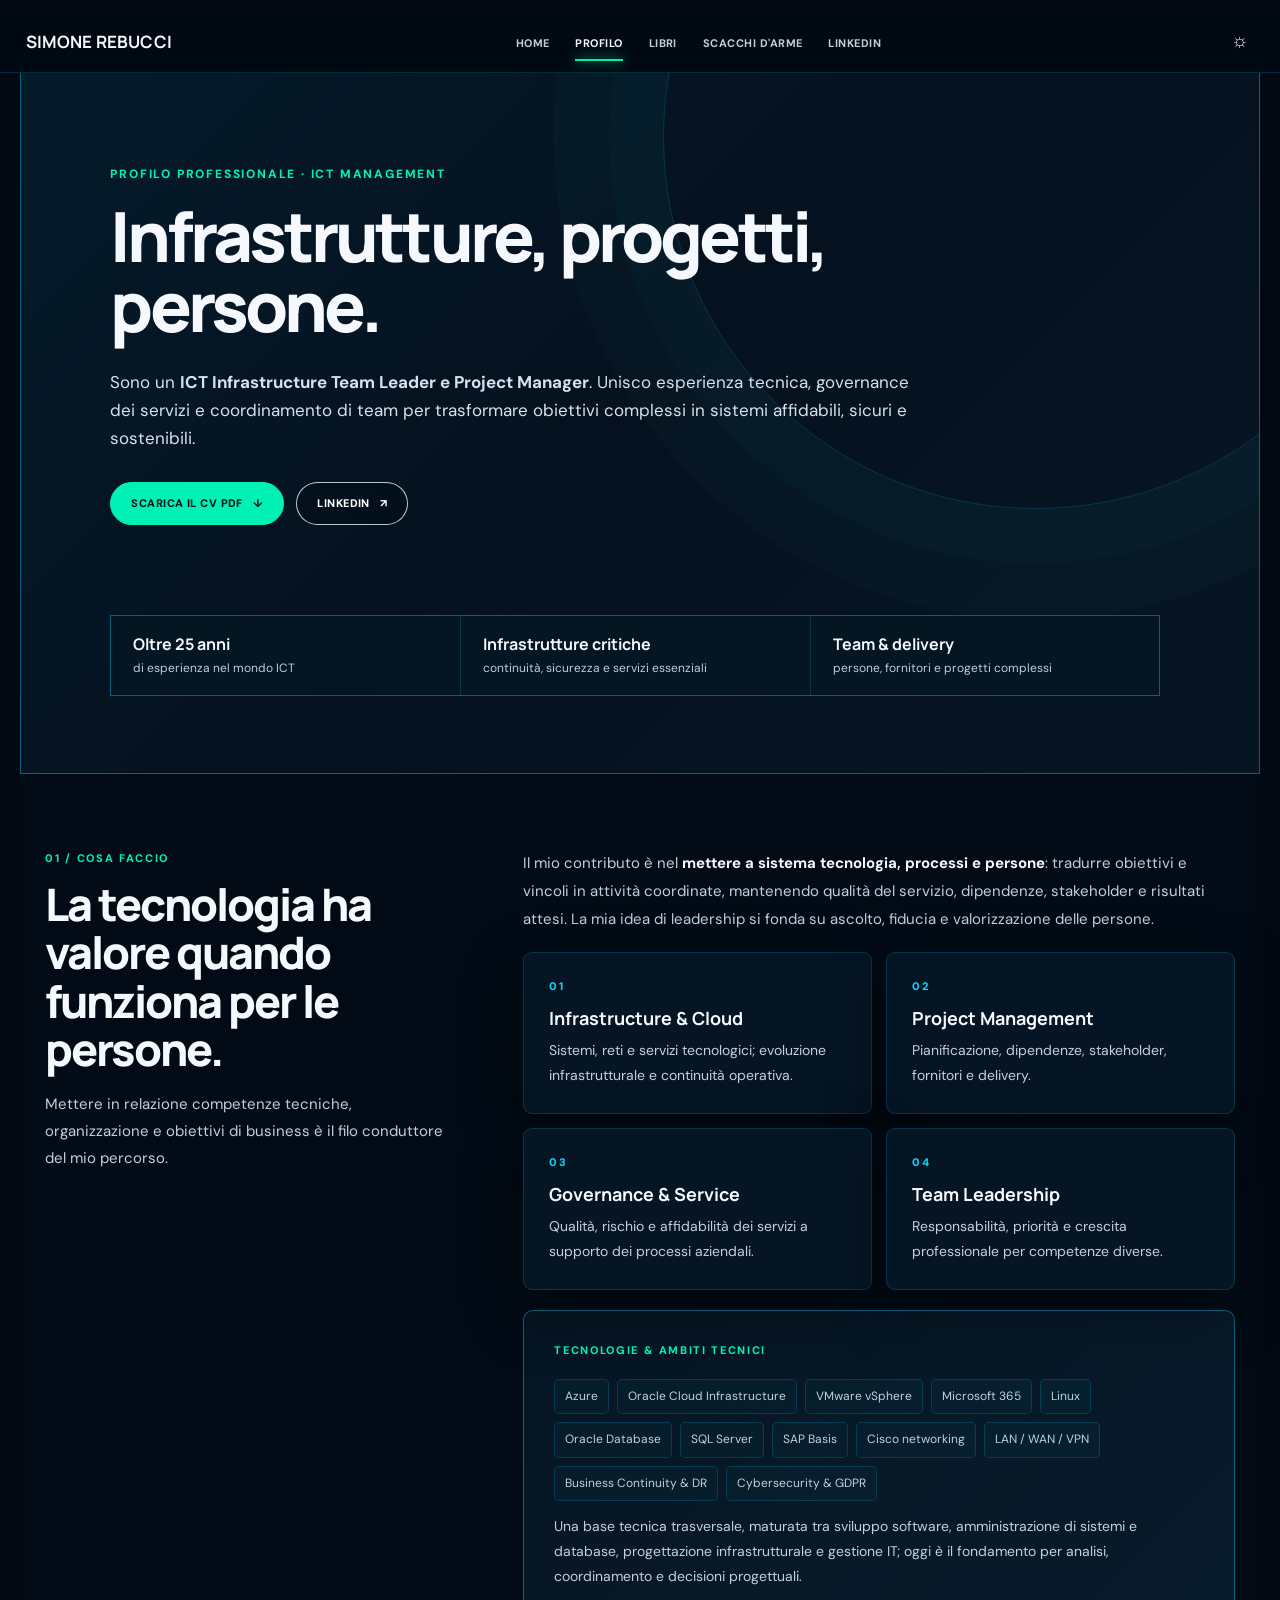
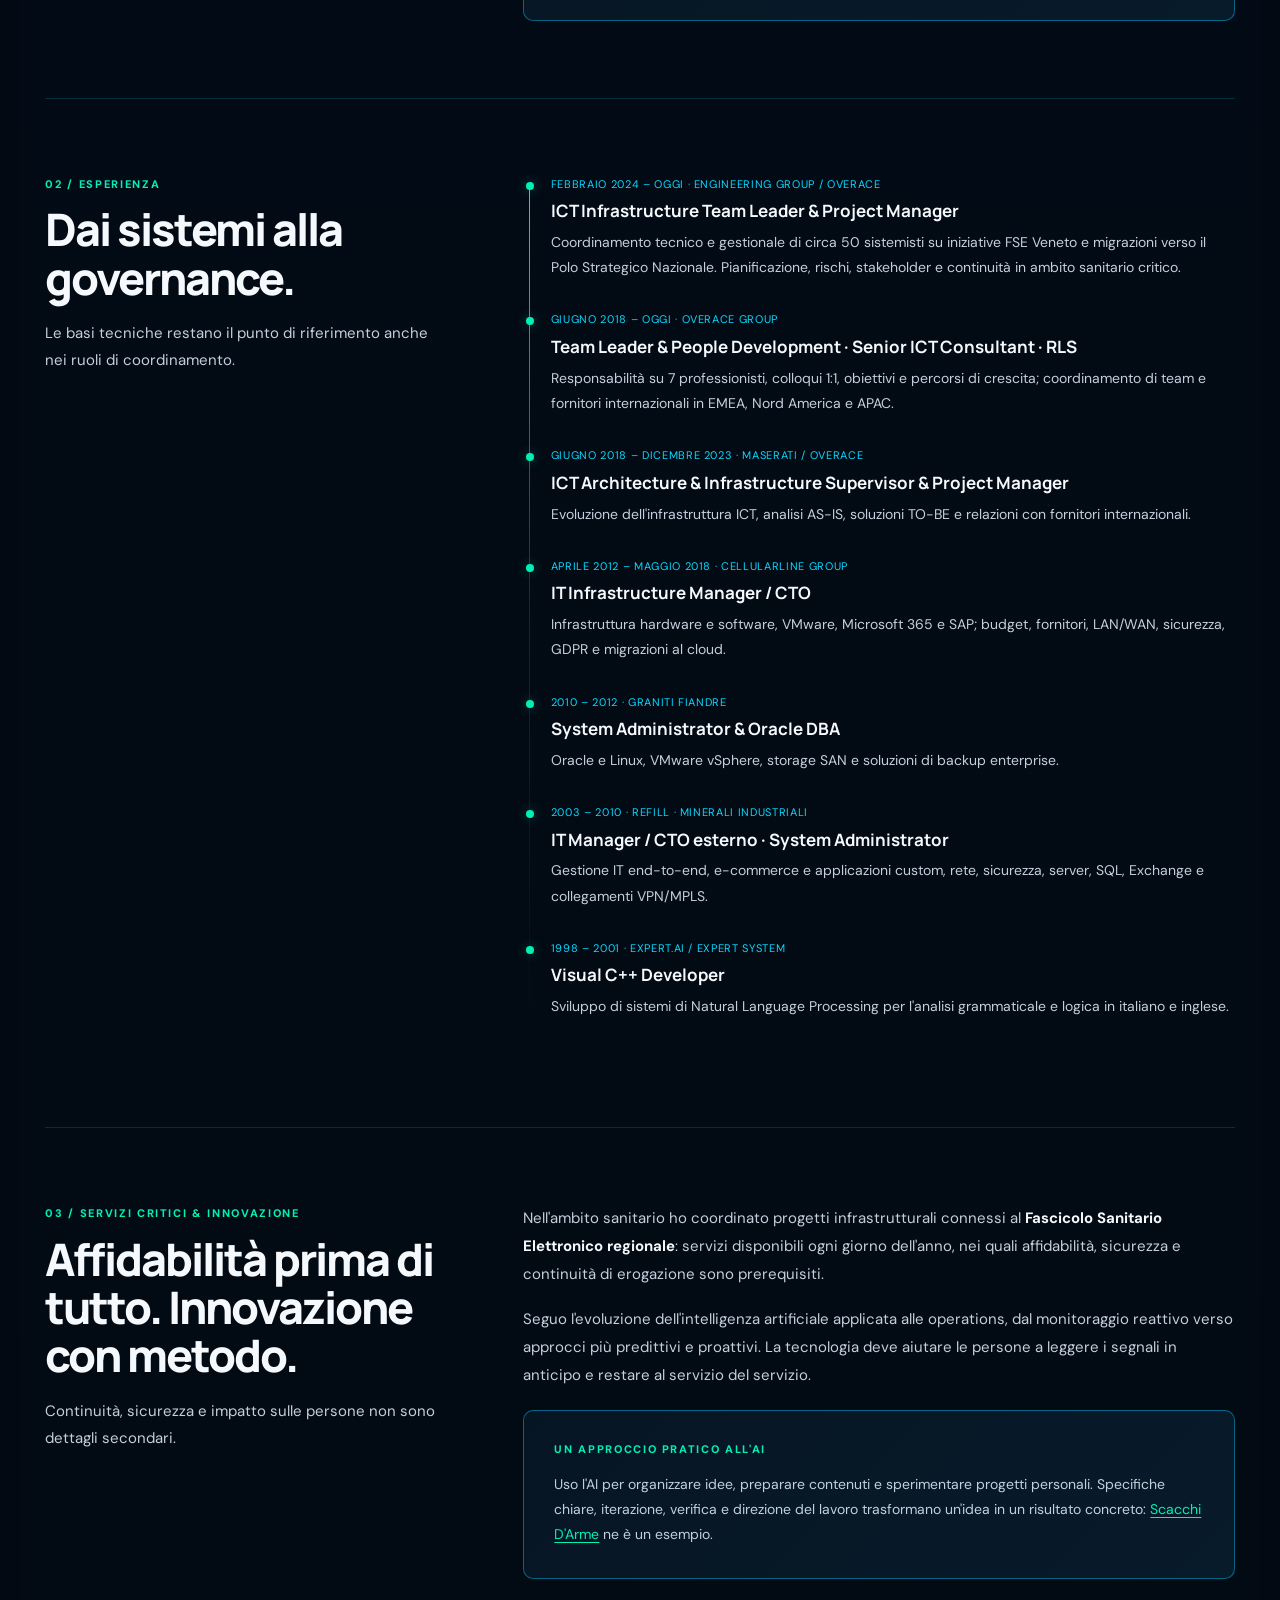
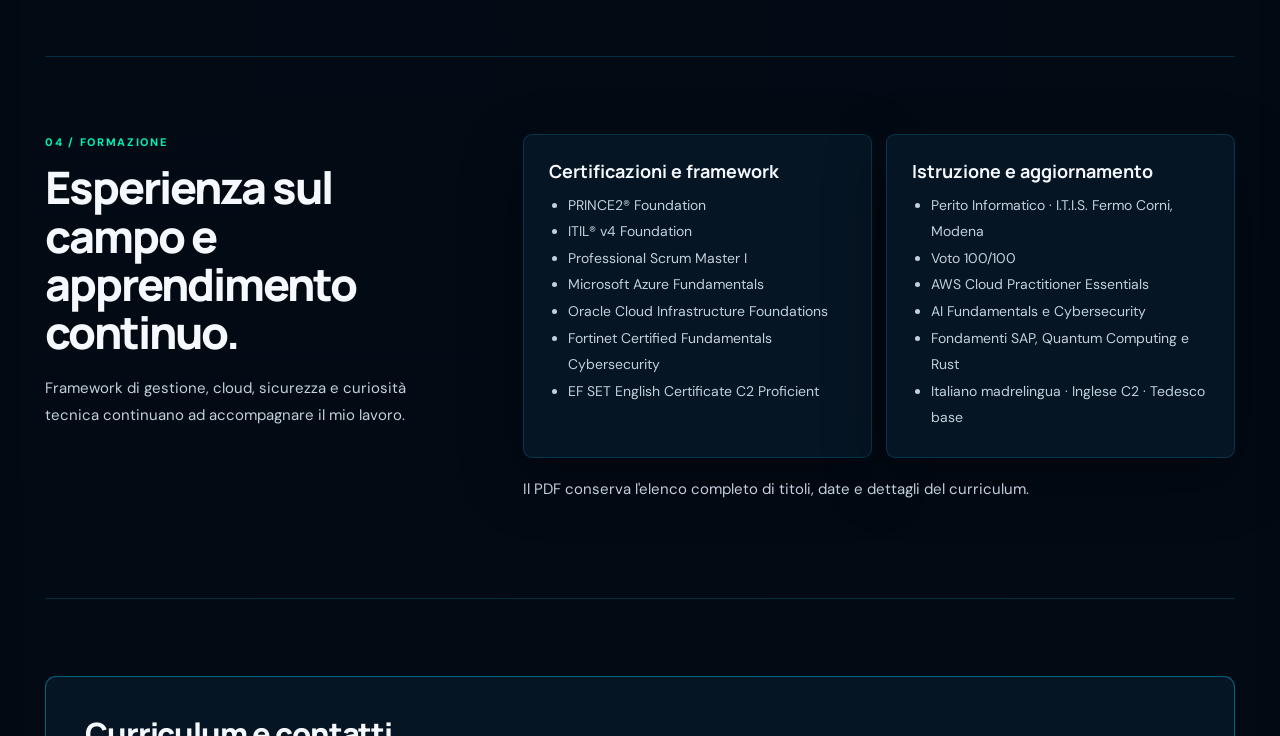
==== commit cadad0b5: "Profilo Unificato" ====
--- a/cv.html
+++ b/cv.html
@@ -1,65 +1 @@
-<!doctype html>
-<html lang="it">
-
-<head>
-    <meta charset="utf-8">
-    <meta name="viewport" content="width=device-width, initial-scale=1">
-    <meta name="theme-color" content="#020913">
-    <meta name="description"
-        content="Curriculum vitae di Simone Rebucci, ICT Infrastructure Team Leader e Project Manager.">
-    <title>Curriculum Vitae | Simone Rebucci</title>
-    <link rel="stylesheet" href="assets.css">
-    <script defer src="assets.js"></script>
-</head>
-
-<body>
-    <header class="site-header">
-        <div class="nav-wrap"><a class="brand" href="index.html">SIMONE REBUCCI</a><button class="menu-toggle"
-                aria-label="Apri menu" aria-expanded="false">☰</button>
-            <nav class="nav" aria-label="Navigazione principale"><a href="index.html" class="">HOME</a><a
-                    href="profilo-professionale.html" class="">PROFILO</a><a href="libri.html" class="">LIBRI</a><a
-                    href="scacchi-darme.html" class="">SCACCHI D'ARME</a><a href="cv.html" class="active">CV</a><a
-                    href="https://www.linkedin.com/in/simonerebucci/" class="" target="_blank"
-                    rel="noopener noreferrer">LINKEDIN</a></nav><button class="theme-toggle"
-                aria-label="Cambia tema chiaro/scuro">☼</button>
-        </div>
-    </header>
-    <main class="page-shell">
-        <section class="frame">
-            <div class="hero cv-hero">
-                <div class="hero-copy">
-                    <p class="eyebrow">CURRICULUM VITAE</p>
-                    <h1>Il mio percorso<br>professionale.</h1>
-                    <p class="lead">Esperienza, visione e capacità di coordinamento al servizio di progetti tecnologici
-                        complessi.</p>
-                    <p>Oltre 25 anni di esperienza in ambito ICT, con ruoli di IT Manager, CTO, Project Manager e System
-                        Administrator. Ho guidato team, progettato infrastrutture complesse e gestito progetti
-                        strategici in ambienti critici, dalla sanità all'industria.</p>
-                    <div class="actions"><a class="btn primary" href="CV_Simone_Rebucci.pdf" download>Scarica il CV
-                            <span>→</span></a><a class="btn secondary" href="CV_Simone_Rebucci.pdf" target="_blank"
-                            rel="noopener noreferrer">Visualizza online</a></div>
-                </div>
-                <aside class="cv-side-note"><strong>Profilo in sintesi</strong>
-                    <p>ICT Management · Infrastructure Governance · Project Management · Team Leadership · Cloud ·
-                        Cybersecurity · AI &amp; Technology</p>
-                </aside>
-            </div>
-        </section>
-        <section class="below-section" id="contatti">
-            <p class="eyebrow">CONTATTI PROFESSIONALI</p>
-            <h2>Parliamo di tecnologia, progetti e persone.</h2>
-            <p>Per maggiori dettagli sul percorso, sulle esperienze e sulle competenze, consulta il curriculum completo
-                oppure visita il profilo LinkedIn.</p>
-            <div class="actions"><a class="btn primary" href="CV_Simone_Rebucci.pdf" download>Scarica CV PDF →</a><a
-                    class="btn secondary" href="https://www.linkedin.com/in/simonerebucci/" target="_blank"
-                    rel="noopener noreferrer">LinkedIn ↗</a></div>
-        </section>
-    </main>
-    <footer class="footer"><span>© <span data-year>2026</span> Simone Rebucci · Tecnologia, progetti e storie.</span>
-        <div class="footer-links"><a href="index.html">Home</a><a href="CV_Simone_Rebucci.pdf" target="_blank">CV
-                PDF</a><a href="https://www.linkedin.com/in/simonerebucci/" target="_blank"
-                rel="noopener noreferrer">LinkedIn ↗</a></div>
-    </footer>
-</body>
-
-</html>+<!doctype html><html lang="it"><head><meta charset="utf-8"><meta name="viewport" content="width=device-width, initial-scale=1"><meta http-equiv="refresh" content="0; url=profilo-professionale.html#cv"><link rel="canonical" href="profilo-professionale.html"><title>Curriculum | Simone Rebucci</title></head><body><p>Il curriculum è ora parte del <a href="profilo-professionale.html#cv">profilo professionale</a>. Puoi anche <a href="CV_Simone_Rebucci.pdf">scaricare il CV in PDF</a>.</p></body></html>
